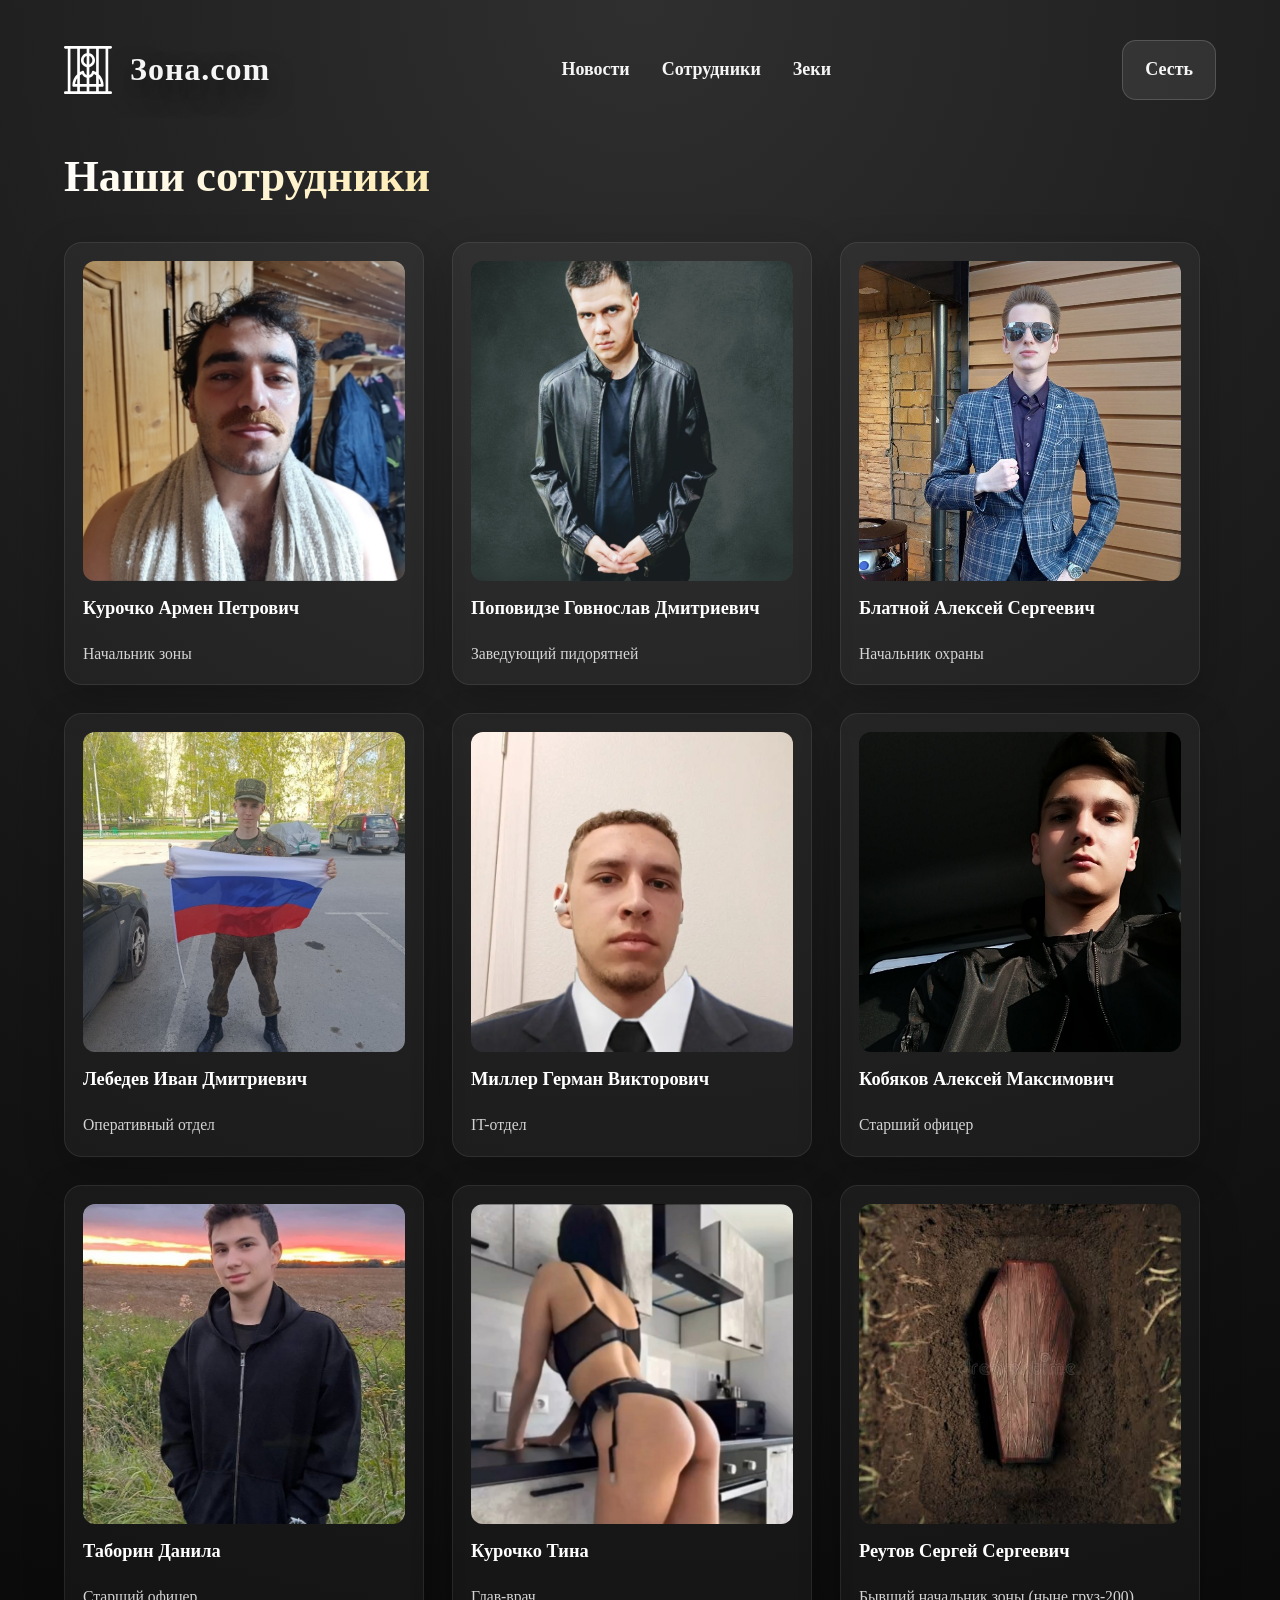
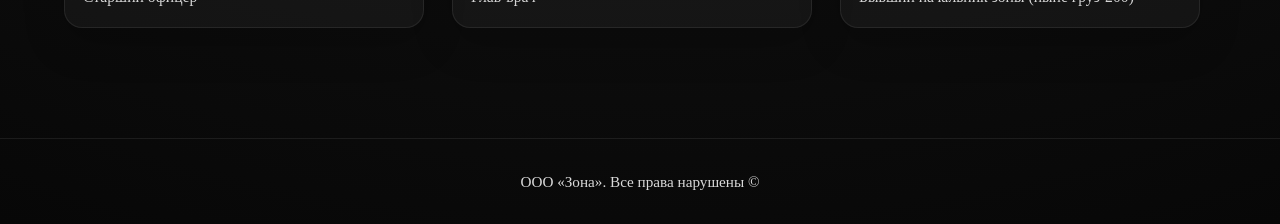
==== pages/employee.html @ 882d5ed8 "Add files via upload" ====
<!DOCTYPE html>
<html lang="en">

<head>
    <meta charset="UTF-8">
    <meta name="viewport" content="width=device-width, initial-scale=1.0">
    <title>Зона</title>
    <link rel="stylesheet" href="../css/reset.css">
    <link rel="stylesheet" href="../css/main.css">
    <link rel="stylesheet" href="../css/weather.css">
    <link rel="stylesheet" href="../css/employee.css">
</head>

<body>
    <header class="header">
        <div class="header-row">
            <a href="../index.html">
                <div class="header-title">
                    <div class="header-title-img">
                        <img src="../img/logo.svg" alt="Logo">
                    </div>
                    <div class="header-title-text">Зона.com</div>
                </div>
            </a>
            <nav class="header-nav">
                <ul>
                    <li><a href="./news.html">Новости</a></li>
                    <li><a href="./employee.html">Сотрудники</a></li>
                    <li><a href="./zeki.html">Зеки</a></li>
                </ul>
            </nav>

            <a href="./form.html" class="header-btn btn">Сесть</a>
        </div>

    </header>

    <main>
        <div class="container">
            <div class="employee">
                <h1 class="employee-title">Наши сотрудники</h1>
                <div class="employee-container">
                    <div class="employee-card">
                        <img src="../img/employee/arthur.jpg" alt="" class="employee-img">
                        <div class="employee-name">Курочко Армен Петрович</div>
                        <div class="employee-info">Начальник зоны</div>
                    </div>

                    <div class="employee-card">
                        <img src="../img/employee/popov.jpg" alt="" class="employee-img">
                        <div class="employee-name">Поповидзе Говнослав Дмитриевич</div>
                        <div class="employee-info">Заведующий пидорятней</div>
                    </div>

                    <div class="employee-card">
                        <img src="../img/employee/leha.jpg" alt="" class="employee-img">
                        <div class="employee-name">Блатной Алексей Сергеевич</div>
                        <div class="employee-info">Начальник охраны</div>
                    </div>

                    <div class="employee-card">
                        <img src="../img/employee/vano.jpg" alt="" class="employee-img">
                        <div class="employee-name">Лебедев Иван Дмитриевич</div>
                        <div class="employee-info">Оперативный отдел</div>
                    </div>

                    <div class="employee-card">
                        <img src="../img/employee/german.jpg" alt="" class="employee-img">
                        <div class="employee-name">Миллер Герман Викторович</div>
                        <div class="employee-info">IT-отдел</div>
                    </div>

                    <div class="employee-card">
                        <img src="../img/employee/leha-ko.jpg" alt="" class="employee-img">
                        <div class="employee-name">Кобяков Алексей Максимович</div>
                        <div class="employee-info">Старший офицер</div>
                    </div>

                    <div class="employee-card">
                        <img src="../img/employee/taborin.jpg" alt="" class="employee-img">
                        <div class="employee-name">Таборин Данила</div>
                        <div class="employee-info">Старший офицер</div>
                    </div>

                    <div class="employee-card">
                        <img src="../img/employee/tina.jpg" alt="" class="employee-img">
                        <div class="employee-name">Курочко Тина</div>
                        <div class="employee-info">Глав-врач</div>
                    </div>

                    <div class="employee-card">
                        <img src="../img/employee/reutov.jpg" alt="" class="employee-img">
                        <div class="employee-name">Реутов Сергей Сергеевич</div>
                        <div class="employee-info">Бывший начальник зоны (ныне груз-200)</div>
                    </div>
                </div>

            </div>

        </div>

    </main>

    <footer class="footer">ООО «Зона». Все права нарушены ©</footer>
</body>

</html>
---- css/main.css ----
*,
*::before,
*::after {
    box-sizing: border-box;
}

html,
body {
    margin: 0;
    padding: 0;
    min-height: 100%;
}

body {
    font-family: Georgia, 'Times New Roman', Times, serif;
    font-size: 18px;
    line-height: 1.65;
    font-weight: 500;
    color: #f5f5f5;
    background: radial-gradient(circle at top, #2f2f2f 0%, #161616 55%, #070707 100%);
}

a {
    color: inherit;
    text-decoration: none;
}

img {
    max-width: 100%;
    display: block;
}

button,
input,
select {
    font: inherit;
}

/* HEADER */

.header {
    background-image: linear-gradient(rgba(0, 0, 0, 0.588), rgba(0, 0, 0, 0.533)), url('https://avatars.mds.yandex.net/i?id=0052e445985fc581bc419fad2e27805e_l-5161061-images-thumbs&n=13');
    background-size: cover;
    background-position: center;
    background-repeat: no-repeat;
    /* min-height: 100vh; */
    display: flex;
    flex-direction: column;
    justify-content: space-between;
}

.header-h {
    min-height: 100vh;
}

.header-row {
    width: min(1160px, 90%);
    margin: 0 auto;
    padding: 40px 0;
    display: flex;
    align-items: center;
    justify-content: space-between;
    gap: 24px;
    flex-wrap: wrap;
}

.header-title {
    display: flex;
    align-items: center;
    gap: 18px;
}

.header-title-img {
    width: 48px;
}

.header-title-text {
    font-size: clamp(1.8rem, 2.5vw, 2.8rem);
    font-weight: 800;
    letter-spacing: 1px;
    text-shadow: 0 12px 24px rgba(0, 0, 0, 0.5);
}

.header-nav ul {
    display: flex;
    flex-wrap: wrap;
    gap: 32px;
    margin: 0;
    padding: 0;
    list-style: none;
}

.header-nav a {
    color: #f5f5f5;
    font-weight: 600;
    transition: color 0.25s ease, transform 0.25s ease;
}

.header-nav a:hover {
    color: #ffd85f;
    transform: translateY(-3px);
}

.header-btn {
    display: inline-flex;
}

.btn {
    display: inline-flex;
    align-items: center;
    justify-content: center;
    padding: 14px 22px;
    border-radius: 14px;
    border: 1px solid rgba(255, 255, 255, 0.16);
    background-color: rgba(255, 255, 255, 0.08);
    color: #ffffff;
    font-weight: 700;
    transition: transform 0.25s ease, background-color 0.25s ease, border-color 0.25s ease;
}

.btn:hover {
    background-color: rgba(255, 216, 95, 0.18);
    border-color: rgba(255, 216, 95, 0.35);
    transform: translateY(-2px);
}

/* MAIN */

.container {
    width: min(1160px, 90%);
    margin: 0 auto;
    padding-bottom: 60px;
}

.card {
    display: grid;
    grid-template-columns: minmax(280px, 1fr) minmax(320px, 1.2fr);
    gap: 32px;
    align-items: center;
    background: rgba(0, 0, 0, 0.555);
    border: 1px solid rgba(255, 255, 255, 0.12);
    border-radius: 32px;
    padding: 42px;
    box-shadow: 0 28px 80px rgba(0, 0, 0, 0.28);
    /* backdrop-filter: blur(12px); */
    overflow: visible;
}

.card-title {
    margin: 0;
    font-size: clamp(2.6rem, 5.2vw, 4.4rem);
    line-height: 1.08;
    font-weight: 800;
    position: relative;
    z-index: 3;
    padding-bottom: 6px;
    background: linear-gradient(120deg, #ffffff, #ffd75f 70%);
    -webkit-background-clip: text;
    -webkit-text-fill-color: transparent;
    display: block;
    max-width: 100%;
    white-space: normal;
    overflow-wrap: break-word;
    word-break: break-word;
}

.video-container {
    position: relative;
    border-radius: 28px;
    overflow: hidden;
    min-height: 280px;
    box-shadow: 0 18px 50px rgba(0, 0, 0, 0.26);
    z-index: 1;
}

.video {
    width: 100%;
    height: auto;
    display: block;
}

.overlay {
    position: absolute;
    inset: 0;
    display: flex;
    align-items: center;
    justify-content: center;
    background: rgba(0, 0, 0, 0.32);
}

.overlay.hidden {
    opacity: 0;
    visibility: hidden;
    pointer-events: none;
    transition: opacity 160ms ease, visibility 160ms ease;
}

.video-button {
    width: 88px;
    height: 88px;
    border-radius: 50%;
    background: rgba(255, 255, 255, 0.12);
    border: 1px solid rgba(255, 255, 255, 0.22);
    display: inline-flex;
    align-items: center;
    justify-content: center;
    cursor: pointer;
    transition: transform 0.25s ease, background-color 0.25s ease;
}

.video-button:hover {
    background: rgba(255, 255, 255, 0.22);
    transform: scale(1.05);
}

.btn-icon {
    width: 40px;
    height: auto;
    filter: drop-shadow(0 8px 20px rgba(0, 0, 0, 0.35));
}

.bio-title {
    font-size: clamp(3rem, 4vw, 4.4rem);
    font-weight: 800;
    margin-top: 0;
    margin-bottom: 24px;
    background: linear-gradient(120deg, #ffffff, #ffd75f 70%);
    -webkit-background-clip: text;
    -webkit-text-fill-color: transparent;
}

.bio-text {
    background: rgba(255, 255, 255, 0.06);
    border: 1px solid rgba(255, 255, 255, 0.12);
    border-radius: 28px;
    padding: 32px;
    box-shadow: 0 20px 60px rgba(0, 0, 0, 0.22);
    color: #e8e8e8;
}

.bio-text h2 {
    font-size: 1.6rem;
    font-weight: 700;
    margin-bottom: 24px;
    color: #fff;
}

.bio-text p {
    margin: 0 0 24px;
    text-align: justify;
}

.bio-text p:last-child {
    margin-bottom: 0;
}

.bio-text ol {
    padding-left: 30px;
    margin: 0 0 24px;
}

.bio-text li {
    margin-bottom: 16px;
}

.text-img {
    display: flex;
    align-items: flex-start;
    gap: 24px;
    flex-wrap: wrap;
    margin-bottom: 32px;
}

.text-img p {
    flex: 1 1 320px;
}

.bio-img-container {
    flex: 0 0 340px;
}

.bio-img {
    width: 100%;
    height: auto;
    border-radius: 28px;
    object-fit: cover;
    box-shadow: 0 20px 60px rgba(0, 0, 0, 0.26);
}

.footer {
    text-align: center;
    color: #dadada;
    padding: 30px 0;
    font-size: 0.95rem;
    border-top: 1px solid rgba(255, 255, 255, 0.08);
}

@media (max-width: 960px) {
    .card {
        grid-template-columns: 1fr;
        padding: 32px;
    }

    .video-container {
        min-height: 260px;
    }
}

@media (max-width: 700px) {
    .header-nav ul {
        gap: 18px;
        justify-content: center;
    }

    .btn {
        width: 100%;
    }

    /* Ensure header button stretches full width on all pages and markup variants */
    .header-row {
        align-items: center;
    }

    .header-row .header-btn {
        flex-basis: 100%;
        width: 100%;
        display: block;
        margin-top: 12px;
    }

    .header-row .header-btn .btn,
    .header-row a.btn {
        width: 100% !important;
        display: inline-flex;
        justify-content: center;
    }

    .text-img {
        flex-direction: column;
    }

    .bio-img-container {
        width: 100%;
    }
}
---- css/weather.css ----
.app {
    display: flex;
    justify-content: center;
    padding: 0 0 60px;
}

.weather {
    margin-top: 80px;
    width: 100%;
    max-width: 1160px;
    background: rgba(255, 255, 255, 0.08);
    border: 1px solid rgba(255, 255, 255, 0.14);
    border-radius: 32px;
    padding: 42px;
    box-shadow: 0 24px 70px rgba(0, 0, 0, 0.24);
    backdrop-filter: blur(14px);
}

.app-title {
    margin: 0 0 28px;
    font-size: clamp(2.8rem, 4vw, 3.8rem);
    font-weight: 800;
    letter-spacing: -0.03em;
}

.weather-content {
    display: flex;
    flex-wrap: wrap;
    gap: 28px;
    justify-content: space-between;
    align-items: center;
}

.weather__info {
    display: flex;
    align-items: center;
    gap: 24px;
    flex: 1 1 320px;
    min-width: 280px;
    padding: 24px 26px;
    border-radius: 24px;
    background: rgba(255, 255, 255, 0.12);
    border: 1px solid rgba(255, 255, 255, 0.16);
}

.weather__img {
    width: 120px;
}

.weather__temp {
    font-size: clamp(3rem, 5vw, 5rem);
    font-weight: 800;
}

.weather-details-container {
    display: flex;
    flex-wrap: wrap;
    gap: 18px;
    flex: 1 1 380px;
    justify-content: space-between;
}

.weather__details {
    display: flex;
    align-items: center;
    gap: 16px;
    min-width: 180px;
    padding: 18px 20px;
    border-radius: 24px;
    background: rgba(255, 255, 255, 0.1);
    border: 1px solid rgba(255, 255, 255, 0.14);
}

.details__img {
    width: 60px;
}

.weather__info-container {
    display: flex;
    flex-direction: column;
    gap: 6px;
}

.details__value {
    font-size: 1.5rem;
    font-weight: 700;
}

.details__title {
    font-size: 0.95rem;
    text-transform: uppercase;
    letter-spacing: 0.08em;
    color: #e7e7e7;
}

.weather-content-bottom {
    margin-top: 42px;
    display: flex;
    flex-wrap: wrap;
    gap: 28px;
    align-items: center;
    justify-content: space-between;
}

.koj {
    width: 100%;
    max-width: 380px;
}

.weather-message {
    flex: 1 1 420px;
    min-width: 260px;
    padding: 28px;
    border-radius: 28px;
    background: rgba(255, 255, 255, 0.1);
    border: 1px solid rgba(255, 255, 255, 0.14);
    box-shadow: 0 18px 50px rgba(0, 0, 0, 0.2);
}

.weather-message-hello {
    margin: 0 0 12px;
    font-size: 2rem;
    font-weight: 800;
}

.weather-message-text {
    margin: 0;
    font-size: 1.15rem;
    color: #ebeaea;
    line-height: 1.6;
}

@media (max-width: 960px) {
    .weather-content {
        flex-direction: column;
        align-items: stretch;
    }

    .weather-details-container {
        justify-content: space-between;
    }

    .weather-content-bottom {
        justify-content: center;
    }
}

@media (max-width: 680px) {
    .weather {
        padding: 28px;
    }

    .app-title {
        font-size: 2.5rem;
    }

    .weather__img {
        width: 100px;
    }
}
---- css/employee.css ----
.header {
    background: none;
    height: auto;
}

.employee-container {
    display: grid;
    grid-template-columns: repeat(auto-fit, minmax(240px, 360px));
    gap: 28px;
    padding-bottom: 50px;
    grid-auto-rows: 1fr;
    justify-items: center;
}

.employee-title {
    font-size: clamp(2.4rem, 3.5vw, 3.6rem);
    font-weight: 800;
    margin-bottom: 28px;
    background: linear-gradient(120deg, #ffffff, #ffd75f 70%);
    -webkit-background-clip: text;
    -webkit-text-fill-color: transparent;
}

.employee-card {
    background: rgba(255, 255, 255, 0.04);
    border: 1px solid rgba(255, 255, 255, 0.08);
    border-radius: 18px;
    padding: 18px;
    transition: transform 0.28s ease, box-shadow 0.28s ease;
    box-shadow: 0 14px 40px rgba(0, 0, 0, 0.22);
    display: flex;
    flex-direction: column;
    gap: 12px;
    height: 100%;
    min-height: 0;
    width: 100%;
    max-width: 360px;
}

.employee-card:hover {
    transform: translateY(-8px);
    box-shadow: 0 24px 60px rgba(0, 0, 0, 0.32);
    border-color: rgba(255, 255, 255, 0.14);
}

.employee-img {
    width: 100%;
    height: 320px;
    object-fit: cover;
    border-radius: 12px;
}

.employee-name {
    font-size: 1.15rem;
    font-weight: 700;
    margin-bottom: 6px;
    color: #ffffff;
}

.employee-info {
    color: #d4d4d4;
    line-height: 1.6;
    font-size: 0.98rem;
}

@media (max-width: 640px) {
    .employee-img {
        height: 350px;
    }

    .employee-card {
        padding: 14px;
    }
}
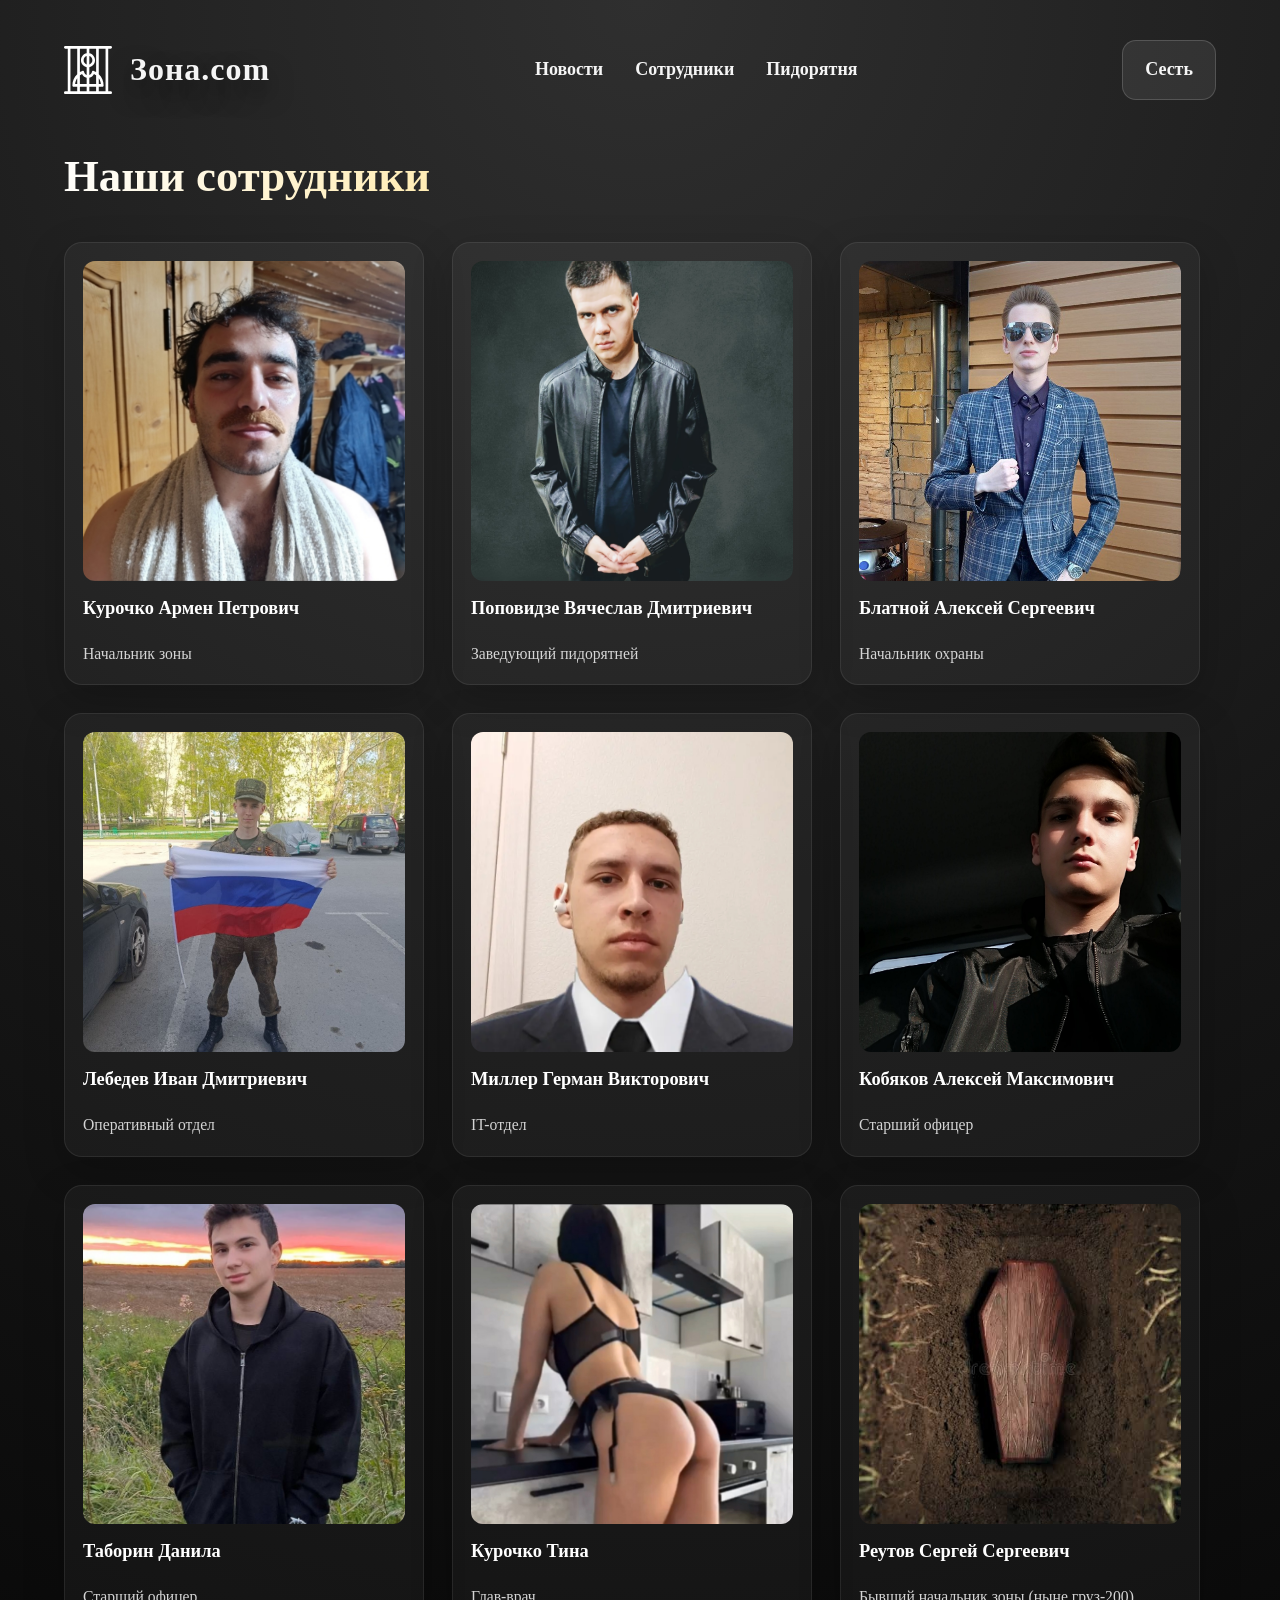
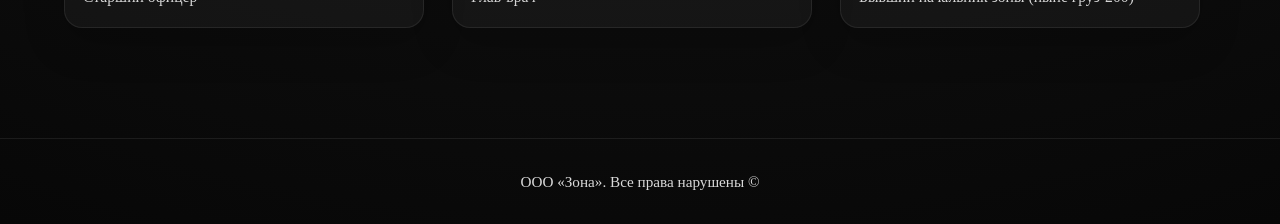
==== commit e14b8c4b: "Add files via upload" ====
--- a/pages/employee.html
+++ b/pages/employee.html
@@ -26,7 +26,7 @@
                 <ul>
                     <li><a href="./news.html">Новости</a></li>
                     <li><a href="./employee.html">Сотрудники</a></li>
-                    <li><a href="./zeki.html">Зеки</a></li>
+                    <li><a href="./zeki.html">Пидорятня</a></li>
                 </ul>
             </nav>
 
@@ -48,7 +48,7 @@
 
                     <div class="employee-card">
                         <img src="../img/employee/popov.jpg" alt="" class="employee-img">
-                        <div class="employee-name">Поповидзе Говнослав Дмитриевич</div>
+                        <div class="employee-name">Поповидзе Вячеслав Дмитриевич</div>
                         <div class="employee-info">Заведующий пидорятней</div>
                     </div>
 
--- a/css/main.css
+++ b/css/main.css
@@ -164,6 +164,67 @@
     word-break: break-word;
 }
 
+/* Гимн зоны */
+.gimn-container {
+    display: flex;
+    align-items: center;
+    gap: 18px;
+    margin-top: 18px;
+}
+
+.gimn-title {
+    font-size: clamp(1rem, 1.6vw, 1.2rem);
+    font-weight: 800;
+    color: #fff;
+    background: linear-gradient(120deg, #ffffff, #ffd75f 70%);
+    -webkit-background-clip: text;
+    -webkit-text-fill-color: transparent;
+}
+
+.gimn-wrap {
+    display: flex;
+    align-items: center;
+    justify-content: space-between;
+    width: 340px;
+    max-width: 100%;
+    background: rgba(255, 255, 255, 0.05);
+    border: 1px solid rgba(255, 215, 95, 0.12);
+    border-radius: 12px;
+    padding: 10px 14px;
+    box-shadow: 0 12px 30px rgba(0, 0, 0, 0.28);
+    min-height: 56px;
+    z-index: 4;
+}
+
+.gimn {
+    width: 100%;
+    height: 44px;
+    display: block;
+}
+
+/* small tweaks for WebKit controls (Firefox ignores) */
+audio.gimn::-webkit-media-controls-panel {
+    background: rgba(0, 0, 0, 0.6);
+    border-radius: 8px;
+}
+
+@media (max-width: 700px) {
+    .gimn-container {
+        flex-direction: column;
+        align-items: stretch;
+        gap: 12px;
+        margin-top: 14px;
+    }
+
+    .gimn-wrap {
+        width: 100%;
+    }
+
+    .gimn-title {
+        font-size: 1rem;
+    }
+}
+
 .video-container {
     position: relative;
     border-radius: 28px;
@@ -342,4 +403,31 @@
     .bio-img-container {
         width: 100%;
     }
+
+    .video-container {
+        min-height: 220px;
+        border-radius: 22px;
+    }
+
+    .video-button {
+        width: 64px;
+        height: 64px;
+    }
+
+    .btn-icon {
+        width: 28px;
+    }
+}
+
+.card-left {
+    display: flex;
+    flex-direction: column;
+    gap: 14px;
+    align-items: flex-start;
+}
+
+@media (max-width: 960px) {
+    .card-left {
+        align-items: stretch;
+    }
 }
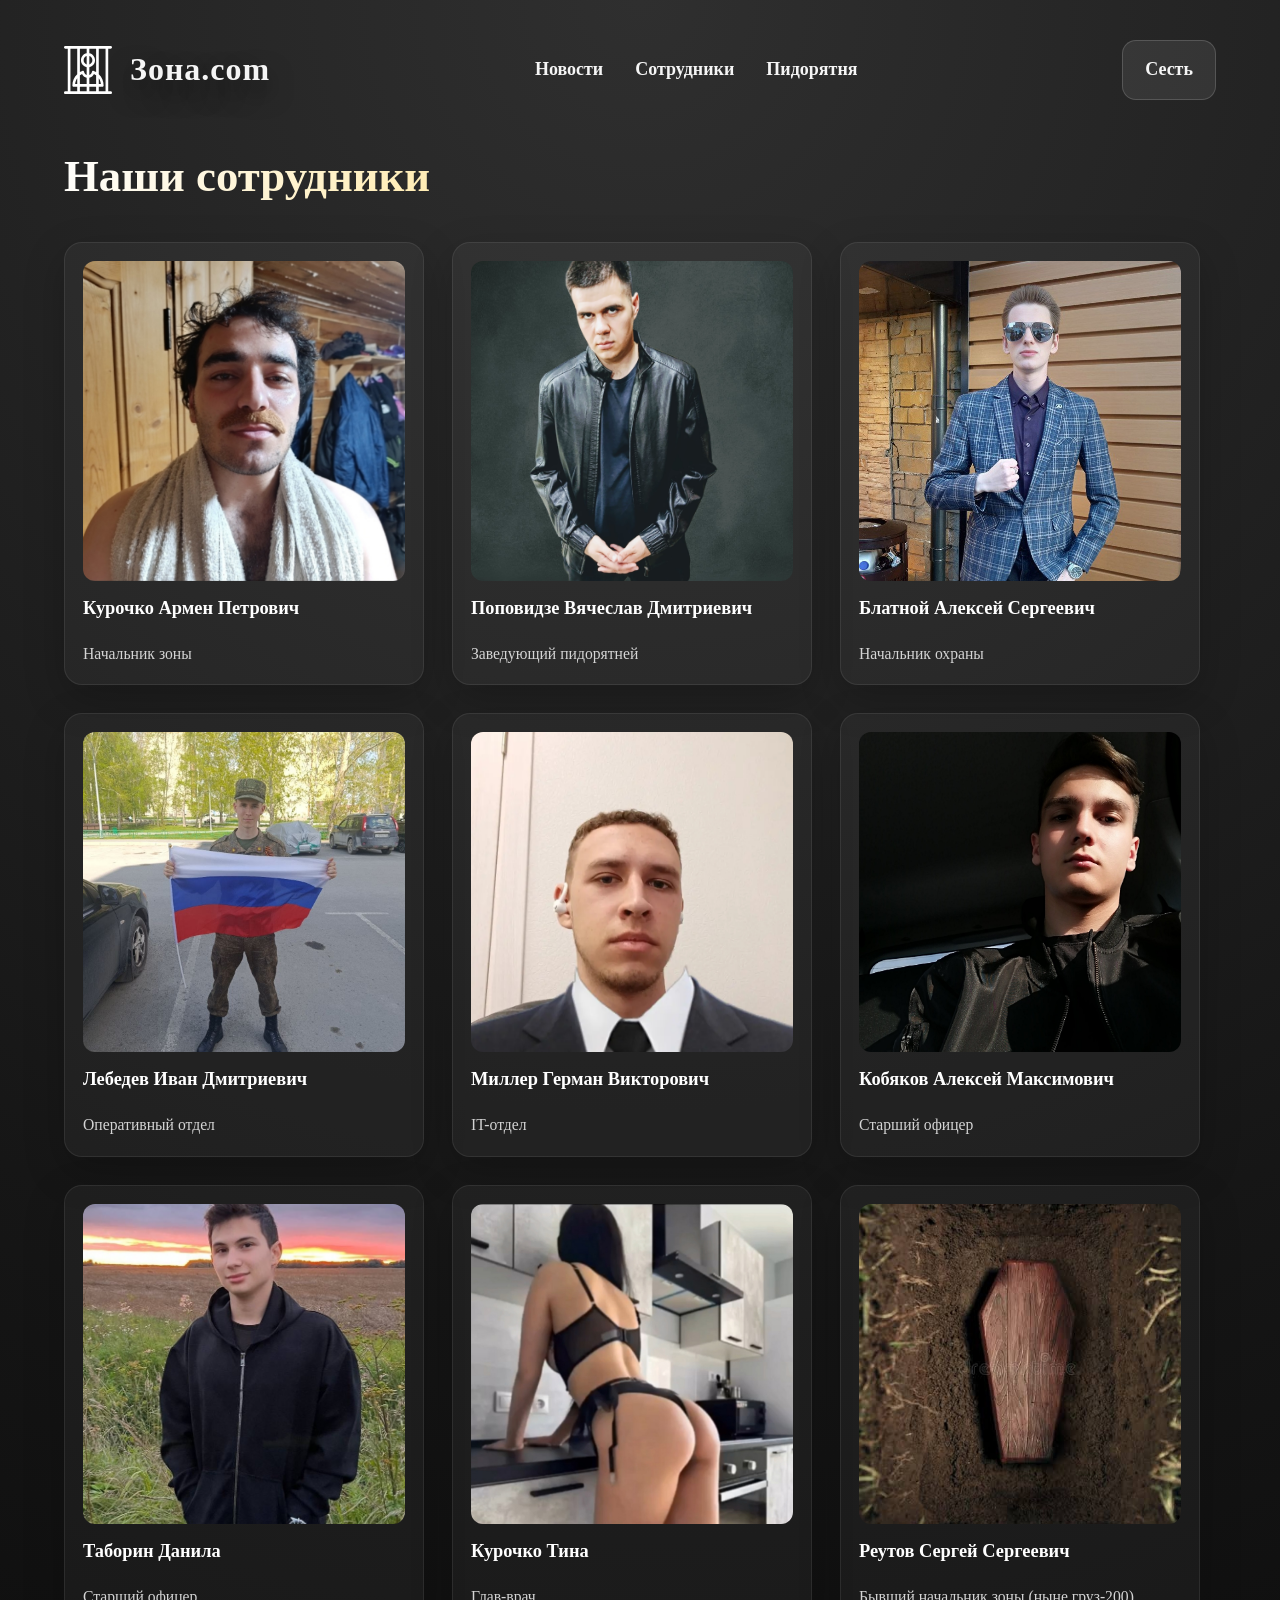
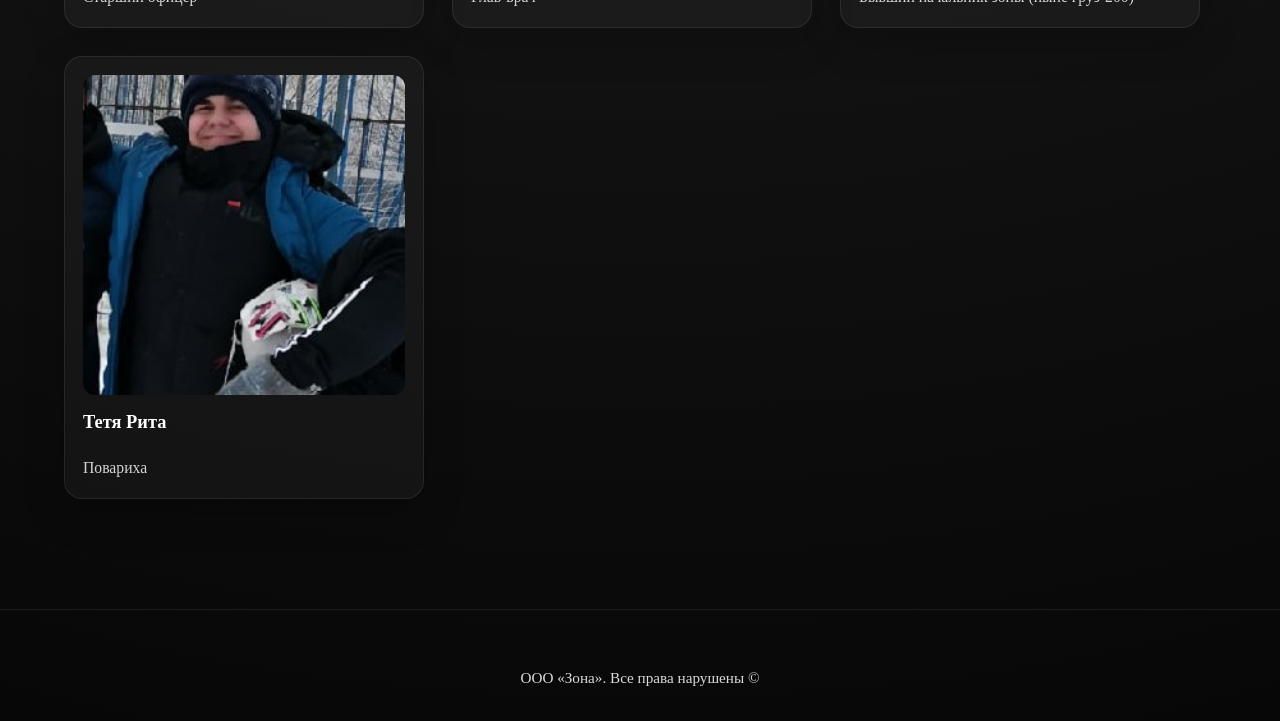
==== commit 696c339f: "Обновление js + новые зеки" ====
--- a/pages/employee.html
+++ b/pages/employee.html
@@ -12,96 +12,13 @@
 </head>
 
 <body>
-    <header class="header">
-        <div class="header-row">
-            <a href="../index.html">
-                <div class="header-title">
-                    <div class="header-title-img">
-                        <img src="../img/logo.svg" alt="Logo">
-                    </div>
-                    <div class="header-title-text">Зона.com</div>
-                </div>
-            </a>
-            <nav class="header-nav">
-                <ul>
-                    <li><a href="./news.html">Новости</a></li>
-                    <li><a href="./employee.html">Сотрудники</a></li>
-                    <li><a href="./zeki.html">Пидорятня</a></li>
-                </ul>
-            </nav>
+    <header class="header" id="header"></header>
 
-            <a href="./form.html" class="header-btn btn">Сесть</a>
-        </div>
+    <main id="employee"></main>
 
-    </header>
+    <footer class="footer" id="footer"></footer>
 
-    <main>
-        <div class="container">
-            <div class="employee">
-                <h1 class="employee-title">Наши сотрудники</h1>
-                <div class="employee-container">
-                    <div class="employee-card">
-                        <img src="../img/employee/arthur.jpg" alt="" class="employee-img">
-                        <div class="employee-name">Курочко Армен Петрович</div>
-                        <div class="employee-info">Начальник зоны</div>
-                    </div>
-
-                    <div class="employee-card">
-                        <img src="../img/employee/popov.jpg" alt="" class="employee-img">
-                        <div class="employee-name">Поповидзе Вячеслав Дмитриевич</div>
-                        <div class="employee-info">Заведующий пидорятней</div>
-                    </div>
-
-                    <div class="employee-card">
-                        <img src="../img/employee/leha.jpg" alt="" class="employee-img">
-                        <div class="employee-name">Блатной Алексей Сергеевич</div>
-                        <div class="employee-info">Начальник охраны</div>
-                    </div>
-
-                    <div class="employee-card">
-                        <img src="../img/employee/vano.jpg" alt="" class="employee-img">
-                        <div class="employee-name">Лебедев Иван Дмитриевич</div>
-                        <div class="employee-info">Оперативный отдел</div>
-                    </div>
-
-                    <div class="employee-card">
-                        <img src="../img/employee/german.jpg" alt="" class="employee-img">
-                        <div class="employee-name">Миллер Герман Викторович</div>
-                        <div class="employee-info">IT-отдел</div>
-                    </div>
-
-                    <div class="employee-card">
-                        <img src="../img/employee/leha-ko.jpg" alt="" class="employee-img">
-                        <div class="employee-name">Кобяков Алексей Максимович</div>
-                        <div class="employee-info">Старший офицер</div>
-                    </div>
-
-                    <div class="employee-card">
-                        <img src="../img/employee/taborin.jpg" alt="" class="employee-img">
-                        <div class="employee-name">Таборин Данила</div>
-                        <div class="employee-info">Старший офицер</div>
-                    </div>
-
-                    <div class="employee-card">
-                        <img src="../img/employee/tina.jpg" alt="" class="employee-img">
-                        <div class="employee-name">Курочко Тина</div>
-                        <div class="employee-info">Глав-врач</div>
-                    </div>
-
-                    <div class="employee-card">
-                        <img src="../img/employee/reutov.jpg" alt="" class="employee-img">
-                        <div class="employee-name">Реутов Сергей Сергеевич</div>
-                        <div class="employee-info">Бывший начальник зоны (ныне груз-200)</div>
-                    </div>
-                </div>
-
-            </div>
-
-        </div>
-
-    </main>
-
-    <footer class="footer">ООО «Зона». Все права нарушены ©</footer>
+    <script type="module" src="../js/main1.js"></script>
 </body>
 
 </html>
